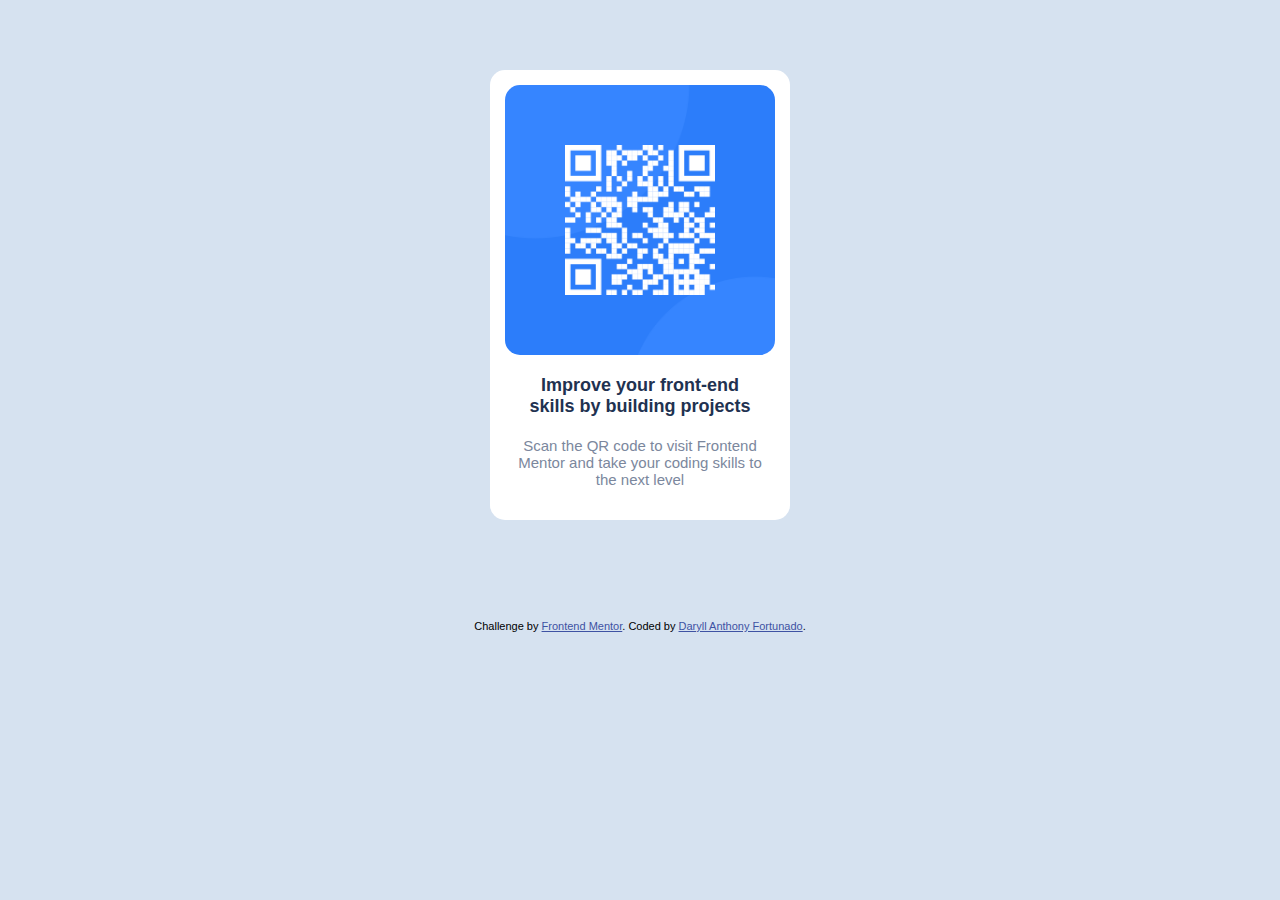
==== index.html @ 0b497596 "fix the image src" ====
<!DOCTYPE html>
<html lang="en">

<head>
  <meta charset="UTF-8">
  <meta name="viewport" content="width=device-width, initial-scale=1.0">
  <!-- displays site properly based on user's device -->

  <link rel="icon" type="image/png" sizes="32x32" href="./images/favicon-32x32.png">

  <title>Frontend Mentor | QR code component</title>

  <!-- Feel free to remove these styles or customise in your own stylesheet 👍 -->
  <style>
    * {
      margin: 0;
      box-sizing: border-box;

    }

    body {
      background-color: hsl(212, 45%, 89%);
      font-family: 'Outfit', sans-serif;
    }

    img {
      display: block;
      margin: auto;
      width: 270px;
      height: 270px;
      border-radius: 15px;

    }

    .main-box {
      position: relative;
      margin: auto;
      align-items: center;
      background-color: hsl(0, 0%, 100%);
      width: 300px;
      height: 450px;
      border-radius: 15px;
      margin-top: 70px;
      padding-top: 15px;
    }

    .attribution {
      font-size: 11px;
      text-align: center;
      padding-top: 100px;
    }

    .attribution a {
      color: hsl(228, 45%, 44%);
    }

    p {
      text-align: center;
    }

    .f-p {
      padding-top: 20px;
      font-weight: 700;
      font-size: 18px;
      color: hsl(218, 44%, 22%);
      width: 80%;
      margin: auto;
    }

    .s-p {
      margin: auto;
      width: 82%;
      font-weight: 400;
      color: hsl(220, 15%, 55%);
      padding-top: 20px;
      font-size: 15px;
    }
  </style>
</head>

<body>
  <div class="main-box">
    <img src="images/image-qr-code.png" alt="">
    <p class="f-p">Improve your front-end skills by building projects</p>

    <p class="s-p">Scan the QR code to visit Frontend Mentor and take your coding skills to the next level</p>
  </div>


  <div class="attribution">
    Challenge by <a href="https://www.frontendmentor.io?ref=challenge" target="_blank">Frontend Mentor</a>.
    Coded by <a href="#">Daryll Anthony Fortunado</a>.
  </div>
</body>

</html>
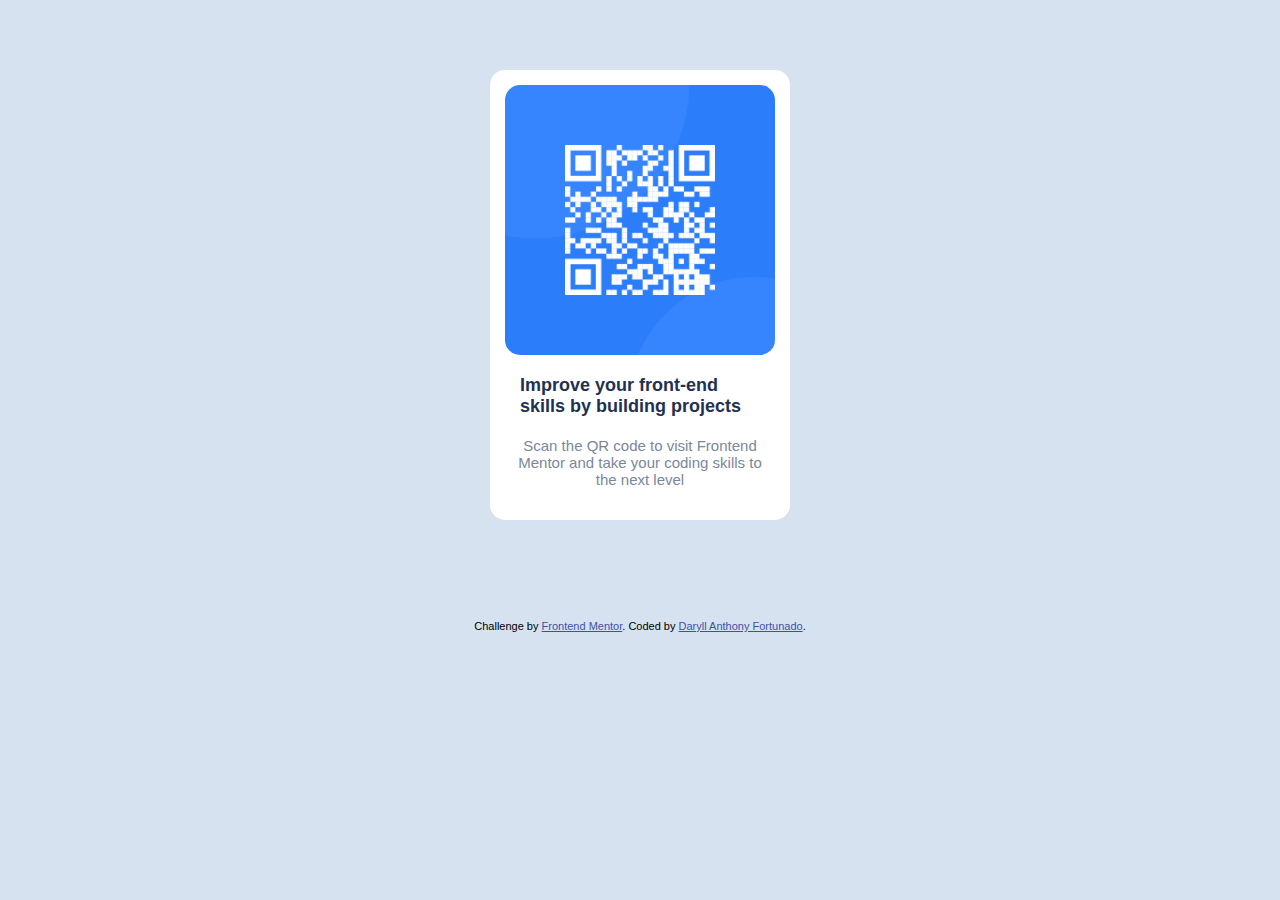
==== commit 578f02c3: "update" ====
--- a/index.html
+++ b/index.html
@@ -58,7 +58,7 @@
       text-align: center;
     }
 
-    .f-p {
+    .maintext {
       padding-top: 20px;
       font-weight: 700;
       font-size: 18px;
@@ -67,30 +67,32 @@
       margin: auto;
     }
 
-    .s-p {
+    .paragraph {
       margin: auto;
       width: 82%;
       font-weight: 400;
       color: hsl(220, 15%, 55%);
       padding-top: 20px;
       font-size: 15px;
+      margin-bottom: 50px;
     }
   </style>
 </head>
 
 <body>
-  <div class="main-box">
+  <main role="main" class="main-box">
     <img src="images/image-qr-code.png" alt="">
-    <p class="f-p">Improve your front-end skills by building projects</p>
+    <h1 role="contentinfo" class="maintext">Improve your front-end skills by building projects</h1>
 
-    <p class="s-p">Scan the QR code to visit Frontend Mentor and take your coding skills to the next level</p>
-  </div>
+    <p role="contentinfo" class="paragraph">Scan the QR code to visit Frontend Mentor and take your coding skills to the next level</p>
+  </main>
 
 
-  <div class="attribution">
+  <footer role="doc-credits" class="attribution">
     Challenge by <a href="https://www.frontendmentor.io?ref=challenge" target="_blank">Frontend Mentor</a>.
     Coded by <a href="#">Daryll Anthony Fortunado</a>.
-  </div>
+  </footer>
+
 </body>
 
 </html>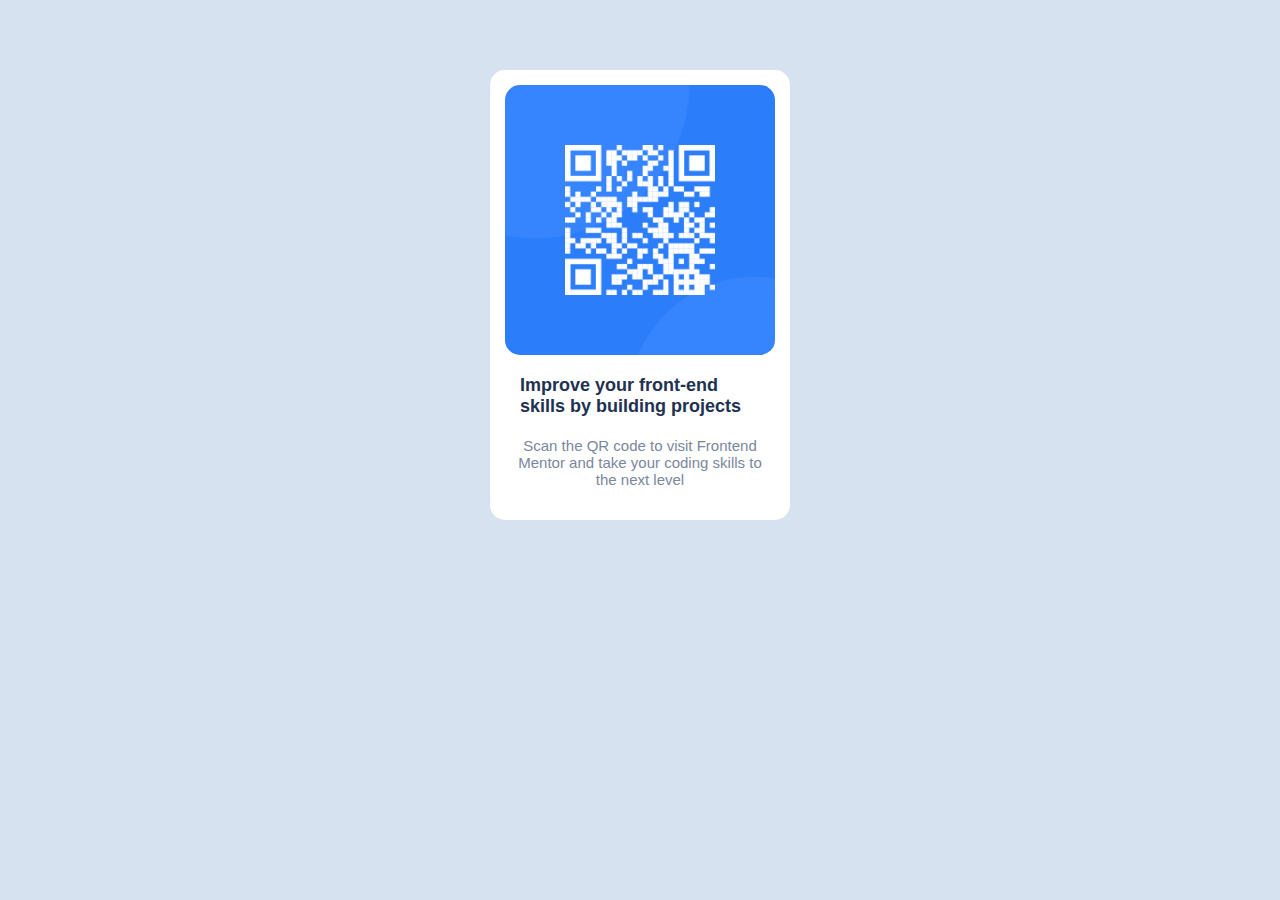
==== commit 976e65a4: "remove footer" ====
--- a/index.html
+++ b/index.html
@@ -80,18 +80,18 @@
 </head>
 
 <body>
-  <main role="main" class="main-box">
+  <main class="main-box">
     <img src="images/image-qr-code.png" alt="">
-    <h1 role="contentinfo" class="maintext">Improve your front-end skills by building projects</h1>
+    <h1 class="maintext">Improve your front-end skills by building projects</h1>
 
-    <p role="contentinfo" class="paragraph">Scan the QR code to visit Frontend Mentor and take your coding skills to the next level</p>
+    <p class="paragraph">Scan the QR code to visit Frontend Mentor and take your coding skills to the next level</p>
   </main>
 
 
-  <footer role="doc-credits" class="attribution">
+  <!-- <footer class="attribution">
     Challenge by <a href="https://www.frontendmentor.io?ref=challenge" target="_blank">Frontend Mentor</a>.
     Coded by <a href="#">Daryll Anthony Fortunado</a>.
-  </footer>
+  </footer> -->
 
 </body>
 
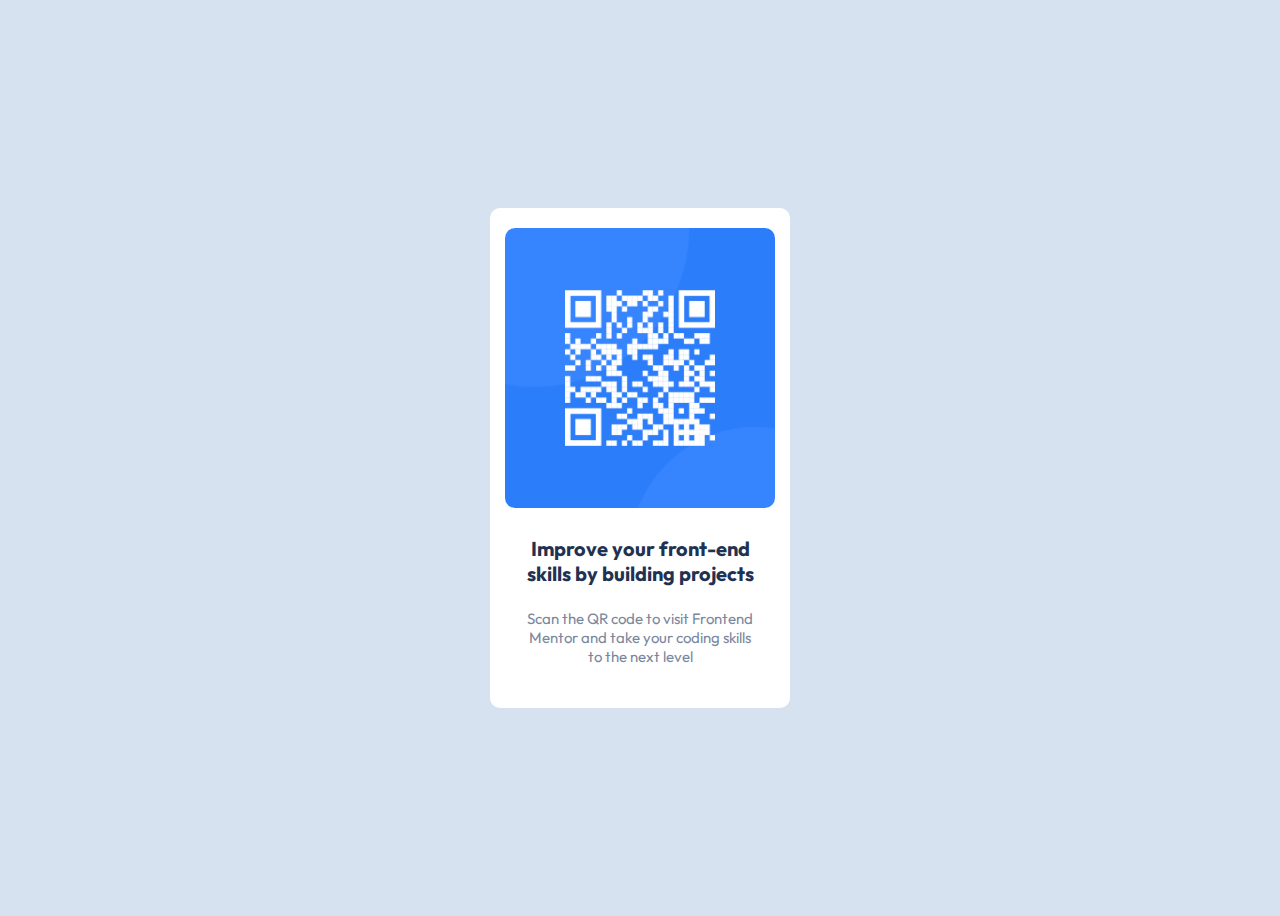
==== commit 48258988: "update css" ====
--- a/index.html
+++ b/index.html
@@ -2,97 +2,37 @@
 <html lang="en">
 
 <head>
-  <meta charset="UTF-8">
-  <meta name="viewport" content="width=device-width, initial-scale=1.0">
+  <meta charset="UTF-8" />
+  <meta name="viewport" content="width=device-width, initial-scale=1.0" />
   <!-- displays site properly based on user's device -->
 
-  <link rel="icon" type="image/png" sizes="32x32" href="./images/favicon-32x32.png">
+  <link rel="icon" type="image/png" sizes="32x32" href="./images/favicon-32x32.png" />
+  <link rel="stylesheet" href="style.css">
 
   <title>Frontend Mentor | QR code component</title>
-
-  <!-- Feel free to remove these styles or customise in your own stylesheet 👍 -->
-  <style>
-    * {
-      margin: 0;
-      box-sizing: border-box;
-
-    }
-
-    body {
-      background-color: hsl(212, 45%, 89%);
-      font-family: 'Outfit', sans-serif;
-    }
-
-    img {
-      display: block;
-      margin: auto;
-      width: 270px;
-      height: 270px;
-      border-radius: 15px;
-
-    }
-
-    .main-box {
-      position: relative;
-      margin: auto;
-      align-items: center;
-      background-color: hsl(0, 0%, 100%);
-      width: 300px;
-      height: 450px;
-      border-radius: 15px;
-      margin-top: 70px;
-      padding-top: 15px;
-    }
-
-    .attribution {
-      font-size: 11px;
-      text-align: center;
-      padding-top: 100px;
-    }
-
-    .attribution a {
-      color: hsl(228, 45%, 44%);
-    }
-
-    p {
-      text-align: center;
-    }
-
-    .maintext {
-      padding-top: 20px;
-      font-weight: 700;
-      font-size: 18px;
-      color: hsl(218, 44%, 22%);
-      width: 80%;
-      margin: auto;
-    }
-
-    .paragraph {
-      margin: auto;
-      width: 82%;
-      font-weight: 400;
-      color: hsl(220, 15%, 55%);
-      padding-top: 20px;
-      font-size: 15px;
-      margin-bottom: 50px;
-    }
-  </style>
 </head>
 
 <body>
-  <main class="main-box">
-    <img src="images/image-qr-code.png" alt="">
-    <h1 class="maintext">Improve your front-end skills by building projects</h1>
-
-    <p class="paragraph">Scan the QR code to visit Frontend Mentor and take your coding skills to the next level</p>
+  <main>
+    <div class="content" >
+      <img src="images/image-qr-code.png" alt="" />
+      <div class="text">
+        <h3>
+          Improve your front-end skills by building projects
+        </h3>
+  
+        <p class="paragraph">
+          Scan the QR code to visit Frontend Mentor and take your coding skills to
+          the next level
+        </p>
+      </div>
+      </div>
   </main>
-
 
   <!-- <footer class="attribution">
     Challenge by <a href="https://www.frontendmentor.io?ref=challenge" target="_blank">Frontend Mentor</a>.
     Coded by <a href="#">Daryll Anthony Fortunado</a>.
   </footer> -->
-
 </body>
 
 </html>--- a/style.css
+++ b/style.css
@@ -0,0 +1,58 @@
+@import url('https://fonts.googleapis.com/css2?family=Outfit:wght@400;700&display=swap');
+
+body {
+    background-color: hsl(212, 45%, 89%);
+    font-family: "Outfit", sans-serif;
+    display: flex;
+    justify-content: center;
+    align-items: center;
+    height: 100vh;
+  }
+
+  img {
+    width: 270px;
+    height: 280px;
+    border-radius: 10px;
+  }
+  .text{
+    padding: 8px;
+  }
+
+  main{
+    background-color: hsl(0, 0%, 100%);
+    width: 300px;
+    height: 500px;
+    border-radius: 10px;
+  }
+  .content{
+    padding: 20px;
+    display: flex;
+    flex-direction: column;
+    justify-content: center;
+    align-items: center;
+
+  }
+  h3{
+    font-size: 20px;
+    text-align: center;
+    color: hsl(218, 44%, 22%);
+  }
+  /* .attribution {
+    font-size: 11px;
+    text-align: center;
+    padding-top: 100px;
+  }
+
+  .attribution a {
+    color: hsl(228, 45%, 44%);
+  } */
+
+  p {
+    padding: 3px;
+    font-size: 15px;
+    text-align: center;
+    color: hsl(220, 15%, 55%);
+  }
+
+
+
